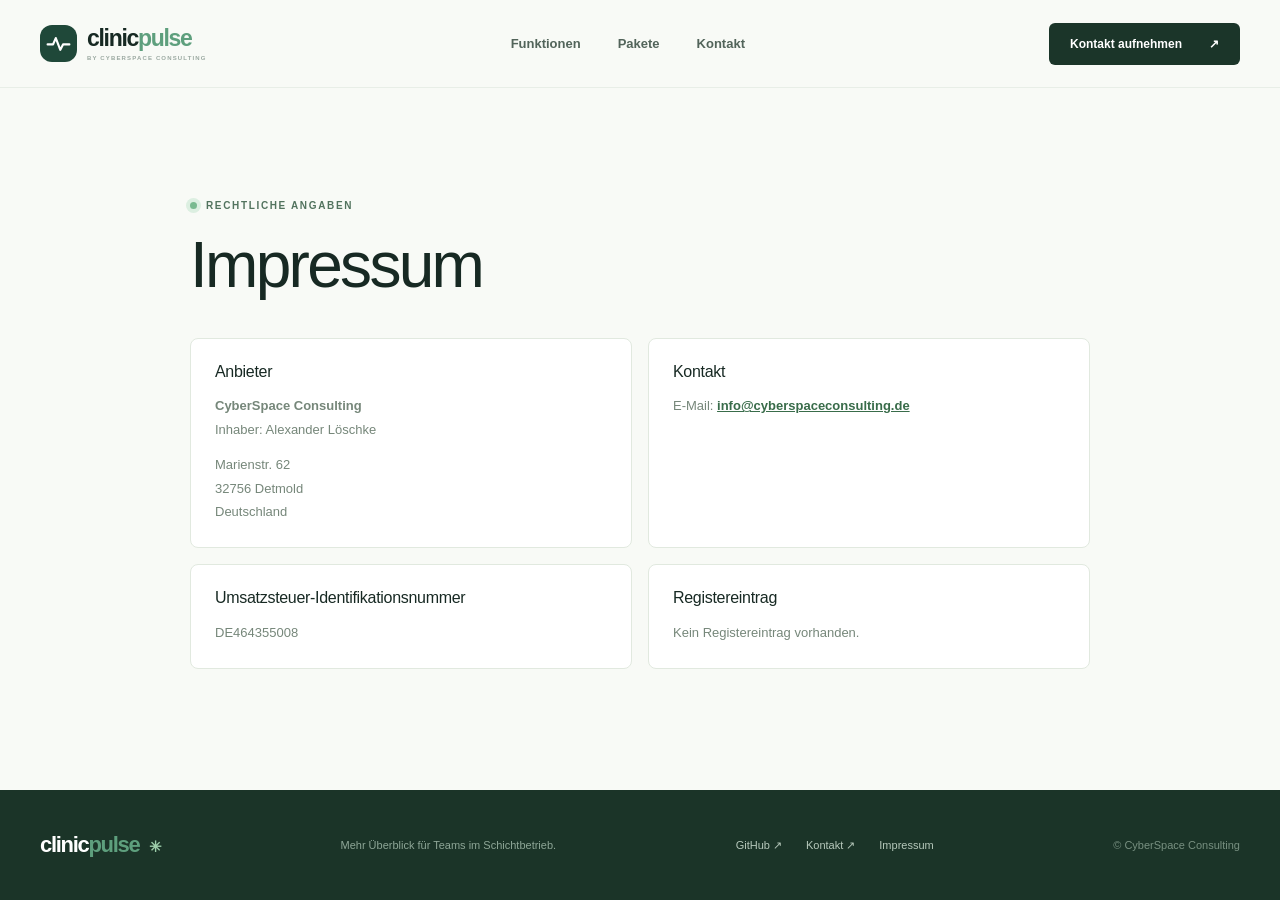
==== impressum.html @ b2505c11 "Sort packages and add imprint Co-authored-by: Copilot <223556219+Copilot@users.noreply.github.com>" ====
<!doctype html>
<html lang="de">
<head>
  <meta charset="utf-8">
  <meta name="viewport" content="width=device-width, initial-scale=1">
  <meta name="description" content="Impressum und Anbieterangaben von ClinicPulse und CyberSpace Consulting.">
  <meta name="theme-color" content="#f6f7f3">
  <title>Impressum – ClinicPulse</title>
  <link rel="stylesheet" href="styles.css">
</head>
<body>
  <header class="site-header">
    <div class="container header-inner">
      <a class="brand" href="index.html#start" aria-label="ClinicPulse – zur Startseite">
        <span class="brand-mark" aria-hidden="true"><svg viewBox="0 0 32 32" fill="none"><path d="M4 17h6l3-7 5 13 3-6h7" stroke="currentColor" stroke-width="2.4" stroke-linecap="round" stroke-linejoin="round"/></svg></span>
        <span>clinic<span class="brand-accent">pulse</span><small>BY CYBERSPACE CONSULTING</small></span>
      </a>
      <nav aria-label="Hauptnavigation">
        <a href="index.html#funktionen">Funktionen</a><a href="index.html#pakete">Pakete</a><a href="index.html#kontakt">Kontakt</a>
      </nav>
      <a class="button button-dark header-cta" href="index.html#kontakt">Kontakt aufnehmen <span aria-hidden="true">↗</span></a>
    </div>
  </header>

  <main>
    <section class="section imprint-section">
      <div class="container imprint-container">
        <div class="eyebrow"><span class="dot"></span> RECHTLICHE ANGABEN</div>
        <h1>Impressum</h1>
        <div class="imprint-grid">
          <section class="imprint-card">
            <h2>Anbieter</h2>
            <p><strong>CyberSpace Consulting</strong><br>Inhaber: Alexander Löschke</p>
            <address>Marienstr. 62<br>32756 Detmold<br>Deutschland</address>
          </section>
          <section class="imprint-card">
            <h2>Kontakt</h2>
            <p>E-Mail: <a href="mailto:info@cyberspaceconsulting.de">info@cyberspaceconsulting.de</a></p>
          </section>
          <section class="imprint-card">
            <h2>Umsatzsteuer-Identifikationsnummer</h2>
            <p>DE464355008</p>
          </section>
          <section class="imprint-card">
            <h2>Registereintrag</h2>
            <p>Kein Registereintrag vorhanden.</p>
          </section>
        </div>
      </div>
    </section>
  </main>

  <footer>
    <div class="container footer-inner">
      <a class="footer-brand" href="index.html#start">clinic<span>pulse</span> <b>✳</b></a>
      <p>Mehr Überblick für Teams im Schichtbetrieb.</p>
      <div><a href="https://github.com/CyberspaceConsulting/ClinicPulse">GitHub ↗</a><a href="index.html#kontakt">Kontakt ↗</a><a href="impressum.html" aria-current="page">Impressum</a></div>
      <small>© CyberSpace Consulting</small>
    </div>
  </footer>
</body>
</html>
---- styles.css ----
:root{--ink:#172923;--muted:#6d7b73;--green:#a1dbbf;--line:#dce4dc;--paper:#f8faf6;--cream:#f1f5ed}
*{box-sizing:border-box}
html{scroll-behavior:smooth;scroll-padding-top:90px}
body{margin:0;color:var(--ink);background:var(--paper);font-family:Arial,Helvetica,sans-serif;-webkit-font-smoothing:antialiased}
a{color:inherit;text-decoration:none}
button,input,textarea{font:inherit}
button,a{touch-action:manipulation}
button{cursor:pointer}
button:focus-visible,a:focus-visible,input:focus-visible,textarea:focus-visible{outline:3px solid #29805b;outline-offset:3px}
.container{width:min(1200px,calc(100% - 80px));margin:auto}
.site-header{height:88px;background:rgba(248,250,246,.96);border-bottom:1px solid #e8eee7}
.header-inner{height:100%;display:flex;align-items:center;justify-content:space-between;gap:24px}
.brand{display:flex;align-items:center;gap:10px;font-weight:800;font-size:23px;letter-spacing:-1.3px;line-height:1}
.brand-mark{display:grid;place-items:center;width:37px;height:37px;border-radius:12px;background:#1f4839;color:white}
.brand-mark svg{width:29px;height:29px}
.brand-accent,.footer-brand span{color:#5e9f7d}
.brand small{display:block;color:#9aa8a0;font-size:6px;letter-spacing:1.15px;margin-top:5px}
nav{display:flex;gap:37px;font-size:13px;font-weight:600;color:#52645a}
nav a:hover,.text-link:hover,.package-footnote a:hover{color:#40835e}
.button{display:inline-flex;align-items:center;justify-content:center;gap:27px;min-height:51px;padding:0 20px;border:1px solid transparent;border-radius:6px;font-size:12px;font-weight:700;transition:background .2s,color .2s}
.button-dark{background:#1b3529;color:white}.button-dark:hover{background:#345b47}.header-cta{min-height:42px}
.hero{overflow:hidden;padding:97px 0 99px}.hero-grid{display:grid;grid-template-columns:1fr 1.06fr;gap:64px;align-items:center}
.eyebrow{display:flex;align-items:center;gap:9px;color:#52735e;font-size:10px;font-weight:800;letter-spacing:1.65px}.dot{display:inline-block;width:7px;height:7px;border-radius:50%;background:#79ba90;box-shadow:0 0 0 4px #dcefe1}
h1,h2,h3,p{margin-top:0}h1,h2{font-weight:500;letter-spacing:-2.7px;line-height:1.08}h1{font-size:clamp(47px,5.3vw,72px);margin:25px 0}h1 em,h2 em{font-family:Georgia,serif;color:#649b7a;font-weight:400}
.hero-copy>p{max-width:480px;color:var(--muted);font-size:16px;line-height:1.85;margin-bottom:29px}.hero-actions{display:flex;align-items:center;gap:25px;flex-wrap:wrap}.text-link{font-size:12px;font-weight:700}.text-link span{margin-left:7px}
.hero-note{margin-top:57px;font-size:11px;color:#7a8a7f;font-weight:600}.note-icon{color:#71ac85;font-size:17px;margin-right:8px}.separator{padding:0 12px;color:#c5d0c7}
.preview-wrap{padding:23px;background:#e6f0e5;border:1px solid #d6e7d8;border-radius:12px;box-shadow:0 28px 65px #4f73521a;transform:rotate(1deg)}
.preview-label{font-size:9px;font-weight:800;letter-spacing:1.4px;color:#6b8c75;margin:1px 0 18px 4px}.preview-label .dot{width:6px;height:6px;margin-right:9px}
.preview{display:flex;min-height:354px;background:#fff;border:1px solid #e1e9e1;border-radius:8px;overflow:hidden;box-shadow:0 10px 24px #4a71501a}.preview-sidebar{width:54px;background:#19372a;color:#83a994;display:flex;align-items:center;flex-direction:column;gap:16px;padding:14px 0}.mini-logo{font-size:22px;color:#bce6c7;margin-bottom:15px}.mini-nav{font-size:16px}.mini-nav.active{background:#496757;color:white;padding:6px;border-radius:4px}.mini-avatar{margin-top:auto;border-radius:50%;background:#b4d7bc;color:#345842;padding:6px;font-size:9px}
.preview-main{flex:1;padding:20px;min-width:0}.preview-top{display:flex;justify-content:space-between;color:#91a096;font-size:8px;font-weight:700;letter-spacing:.5px;border-bottom:1px solid #edf1ec;padding-bottom:15px}.preview-top b{padding:0 6px;color:#d0d9d1}.preview-heading{display:flex;align-items:center;justify-content:space-between;margin:22px 0 18px}.preview-heading small,.preview-stats small{font-size:7px;letter-spacing:1px;color:#91a196;font-weight:700}.preview-heading h2{font-size:21px;letter-spacing:-.7px;font-weight:700;margin:5px 0}.preview-heading p{font-size:9px;color:#a1afa5;margin:0}.preview-btn{font-size:8px;color:#fff;background:#244737;padding:10px;border-radius:4px;white-space:nowrap}
.preview-stats{display:grid;grid-template-columns:repeat(3,1fr);gap:8px}.preview-stats div{padding:11px;background:#f5f8f3;border:1px solid #eef2ed;border-radius:4px}.preview-stats small,.preview-stats strong,.preview-stats span{display:block}.preview-stats strong{font-size:18px;margin:6px 0}.preview-stats span{font-size:8px;color:#93a297}
.calendar{margin-top:19px;border:1px solid #edf1ec;border-radius:4px;padding:12px}.calendar-head{display:flex;justify-content:space-between;font-size:9px;margin-bottom:15px}.calendar-head span{color:#93a297}.weekdays,.calendar-row{display:grid;grid-template-columns:35px repeat(5,1fr);gap:4px;align-items:center}.weekdays{font-size:7px;color:#a8b4aa;text-align:center;margin-bottom:8px}.calendar-row{font-size:7px;color:#89988d;margin-bottom:5px}.calendar-row i{font-style:normal;background:#e3f3e7;color:#659775;min-height:24px;padding:8px 2px;text-align:center;border-radius:3px;white-space:nowrap;overflow:hidden}.calendar-row i:empty{background:#f8faf7}.calendar-row i.peach{background:#f9eee4;color:#c68d64}.preview-foot{display:flex;justify-content:space-between;margin:17px 3px 0;color:#7a9d82;font-size:9px;font-weight:700}
.intro-strip{background:#203b2e;color:#b3cab9}.strip-inner{min-height:100px;display:flex;align-items:center;justify-content:space-between;gap:20px}.strip-inner span{font-size:9px;font-weight:700;letter-spacing:1.4px}.strip-inner p{font-family:Georgia,serif;font-style:italic;font-size:21px;color:#e5eee3;margin:0}
.section{padding:112px 0}.section-heading{display:flex;justify-content:space-between;align-items:end;gap:40px;margin-bottom:47px}.section-heading h2,.contact-section h2{font-size:clamp(38px,4vw,55px);margin:20px 0 0}.section-heading>p{max-width:350px;color:var(--muted);font-size:14px;line-height:1.8;margin:0 0 4px}
.feature-grid{display:grid;grid-template-columns:repeat(4,1fr);gap:14px}.feature-card{min-height:250px;padding:25px 22px;background:#fff;border:1px solid #e4ebe3;border-radius:8px}.feature-icon{display:grid;place-items:center;width:43px;height:43px;border-radius:10px;background:#e6f3e7;color:#4a8a61;font-size:21px;margin-bottom:28px}.peach-icon{background:#f9ece2;color:#ca8e6e}.yellow-icon{background:#f6f1dc;color:#ad9c54}.lilac-icon{background:#eeeaf6;color:#9685b5}.card-index{color:#93a599;font-size:9px;font-weight:800;letter-spacing:1.1px}.feature-card h3{font-size:16px;margin:12px 0}.feature-card p{color:#829086;font-size:12px;line-height:1.75;margin:0}
.area-grid{display:grid;grid-template-columns:repeat(3,minmax(0,1fr));gap:14px}
.area-card{min-width:0;padding:24px;background:#fff;border:1px solid #e4ebe3;border-radius:8px}
.area-card-header{display:flex;align-items:center;justify-content:space-between;gap:12px;min-height:34px}
.area-mark{display:grid;place-items:center;flex:none;width:43px;height:35px;border-radius:8px;background:#e6f3e7;color:#4a8a61;font-size:12px;font-weight:800;letter-spacing:.5px}
.peach-mark{background:#f9ece2;color:#ca8e6e}.lilac-mark{background:#eeeaf6;color:#9685b5}
.area-card h3{font-size:20px;letter-spacing:-.5px;margin:17px 0 9px}
.area-card>p{min-height:60px;color:#829086;font-size:12px;line-height:1.75;margin:0 0 14px}
.area-topics{list-style:none;padding:0;margin:0}
.area-topics li+li{border-top:1px solid #edf1ec}
.area-topics a{display:flex;align-items:center;justify-content:space-between;gap:12px;padding:13px 0}
.area-topics a:hover strong{color:#40835e}
.area-topics strong,.area-topics small{display:block}
.area-topics strong{font-size:12px;line-height:1.4}
.area-topics small{margin-top:3px;color:#829086;font-size:10px;line-height:1.5}
.doc-arrow{flex:none;color:#75a889;font-size:14px}
.docs-footnote{text-align:center;color:#829187;font-size:12px;margin:25px 0 0}
.docs-footnote a{color:#396c4a;font-weight:700}
.alpha-note{display:flex;gap:14px;align-items:start;background:#f0f5eb;border:1px solid #e0eadc;border-radius:7px;padding:18px 20px;margin-top:24px;color:#627567;font-size:12px;line-height:1.65}.alpha-note>span{display:grid;place-items:center;flex:none;width:20px;height:20px;border:1px solid #9db8a2;border-radius:50%;font-weight:700}.alpha-note p{margin:0}.alpha-note a{text-decoration:underline}
.packages-section{background:#edf3eb}.package-groups{display:grid;gap:38px}.package-group-title{font-size:23px;letter-spacing:-.7px;margin:0 0 17px}.package-grid{display:grid;grid-template-columns:repeat(auto-fit,minmax(min(100%,290px),1fr));gap:16px}.package-card{display:flex;flex-direction:column;background:#fff;border:1px solid #dce8dc;border-radius:9px;padding:28px}.package-card h4{font-size:25px;letter-spacing:-.8px;margin:13px 0 20px}.package-price strong{font-size:32px;letter-spacing:-1px}.package-price span,.package-limits,.renewal,.lifetime{font-size:12px;color:#76877a}.package-limits{margin:14px 0 6px}.lifetime{margin:6px 0}.renewal{margin:6px 0 0}.package-divider{height:1px;background:#e9eee8;margin:24px 0}.feature-label{font-size:9px;letter-spacing:1.2px;font-weight:800;color:#8da093}.package-features{list-style:none;padding:0;margin:6px 0 26px;flex:1}.package-features li{display:flex;gap:10px;margin-bottom:14px;font-size:12px;line-height:1.5}.package-features strong,.package-features li div span{display:block}.package-features li div span{color:#829086;margin-top:2px}.check{color:#4b9868;font-weight:700}.button-outline{border-color:#cdded0;color:#294c38;width:100%}.button-outline:hover{background:#edf6ed}.package-status{color:#64786a;line-height:1.7}.package-footnote{text-align:center;color:#829187;font-size:12px;margin:30px 0 0}.package-footnote a{color:#396c4a;font-weight:700}
.contact-grid{display:grid;grid-template-columns:1fr 1fr;gap:100px;align-items:start}.contact-intro{max-width:410px;color:var(--muted);font-size:15px;line-height:1.8;margin:25px 0 32px}.contact-email{display:inline-flex;justify-content:space-between;gap:40px;padding-bottom:10px;border-bottom:1px solid #b5ceba;font-size:15px;font-weight:700}.contact-email span{color:#75a889}.contact-small{color:#a1afa4;font-size:11px;margin-top:19px}
.imprint-section{min-height:calc(100vh - 198px)}.imprint-container{max-width:900px}.imprint-container h1{font-size:clamp(42px,5vw,64px);margin:20px 0 38px}.imprint-grid{display:grid;grid-template-columns:repeat(2,minmax(0,1fr));gap:16px}.imprint-card{padding:24px;background:#fff;border:1px solid #e1e9df;border-radius:8px}.imprint-card h2{font-size:16px;letter-spacing:-.3px;margin:0 0 14px}.imprint-card p,.imprint-card address{color:#76877a;font-size:13px;line-height:1.8;margin:0}.imprint-card address{font-style:normal;margin-top:12px}.imprint-card a{color:#396c4a;font-weight:700;text-decoration:underline}
.contact-form{background:#fff;border:1px solid #e1e9df;border-radius:9px;padding:30px;box-shadow:0 18px 50px #4664450a}.form-header{display:flex;justify-content:space-between;align-items:center;margin-bottom:26px}.form-header h3{font-size:19px;letter-spacing:-.5px;margin:9px 0 0}.form-header>span{font-size:20px;color:#82b396}.form-row{display:grid;grid-template-columns:1fr 1fr;gap:15px}.contact-form label{display:block;font-size:11px;font-weight:700;margin-bottom:17px}.optional{color:#a2b0a5;font-weight:400}.contact-form input,.contact-form textarea{display:block;width:100%;margin-top:8px;padding:12px;border:1px solid #e1e9e0;border-radius:5px;background:#fafcf9;color:var(--ink);font-size:12px;resize:vertical}.contact-form input::placeholder,.contact-form textarea::placeholder{color:#aab8ad}.form-hint{font-size:11px;color:#839388;line-height:1.6}.contact-form button{width:100%;margin-top:5px}
footer{background:#1b3428;color:#b7c9bc}.footer-inner{min-height:110px;display:flex;align-items:center;justify-content:space-between;gap:20px}.footer-brand{font-size:22px;font-weight:800;letter-spacing:-1.3px;color:#fff}.footer-brand b{font-size:15px;margin-left:5px;color:#9dcdaa}.footer-inner p,.footer-inner div,.footer-inner small{font-size:11px}.footer-inner p{margin:0;color:#8ea697}.footer-inner div{display:flex;gap:24px}.footer-inner small{color:#789081}
@media(max-width:900px){.hero-grid{gap:30px}.feature-grid{grid-template-columns:repeat(2,1fr)}.area-grid{grid-template-columns:repeat(2,minmax(0,1fr))}.contact-grid{gap:40px}.preview-wrap{padding:15px}.preview-main{padding:14px}}
@media(max-width:700px){.container{width:min(100% - 36px,520px)}.site-header{height:auto;min-height:74px}.header-inner{flex-wrap:wrap;padding:16px 0;gap:15px}.brand{font-size:20px}nav{order:3;width:100%;justify-content:space-between;gap:12px}.header-cta{min-height:38px;padding:0 12px;gap:8px;font-size:11px}.hero{padding:65px 0}.hero-grid{grid-template-columns:1fr;gap:50px}h1{letter-spacing:-2px}.hero-note{margin-top:35px}.preview-wrap{transform:none}.strip-inner{min-height:105px;flex-wrap:wrap;padding:22px 0}.strip-inner p{width:100%;order:3}.strip-inner span:last-child{margin-left:auto}.section{padding:75px 0}.section-heading{display:block}.section-heading>p{margin-top:20px}.section-heading h2,.contact-section h2{letter-spacing:-1.8px}.area-grid{grid-template-columns:1fr}.area-card>p{min-height:0}.imprint-grid{grid-template-columns:1fr}.contact-grid{grid-template-columns:1fr;gap:35px}.footer-inner{padding:28px 0;flex-wrap:wrap}.footer-inner p{width:100%;order:2}.footer-inner small{order:3}.footer-inner div{margin-left:auto}}
@media(max-width:400px){.feature-grid{grid-template-columns:1fr}.form-row{grid-template-columns:1fr;gap:0}.preview-sidebar{width:40px}.preview-main{padding:10px}.calendar{padding:8px}.preview-stats div{padding:7px}.calendar-row{grid-template-columns:27px repeat(5,1fr)}}
@media(prefers-reduced-motion:reduce){html{scroll-behavior:auto}*{transition:none!important}}
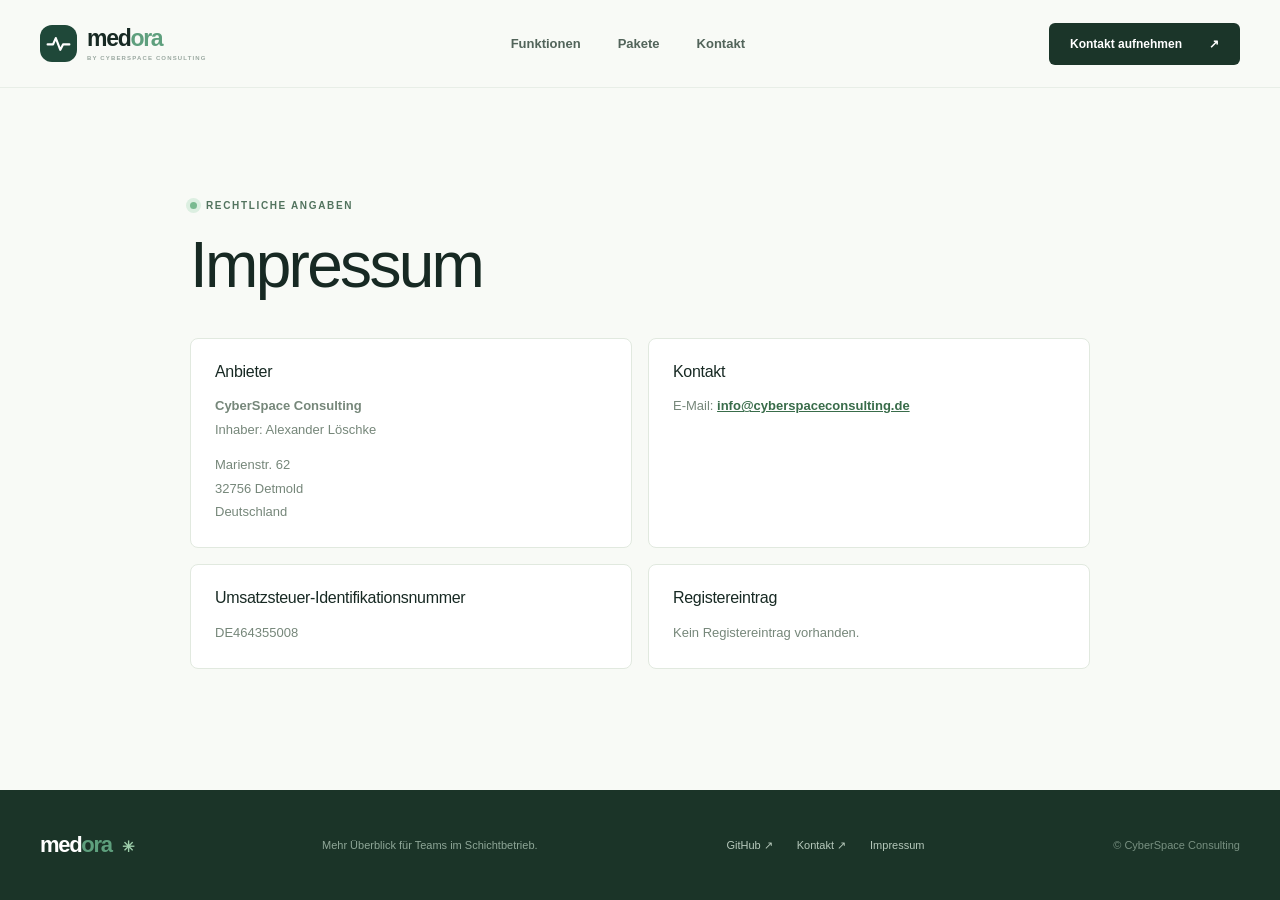
==== commit c123859b: "Rename website brand to Medora Co-authored-by: Copilot <223556219+Copilot@users.noreply.github.com>" ====
--- a/impressum.html
+++ b/impressum.html
@@ -3,17 +3,17 @@
 <head>
   <meta charset="utf-8">
   <meta name="viewport" content="width=device-width, initial-scale=1">
-  <meta name="description" content="Impressum und Anbieterangaben von ClinicPulse und CyberSpace Consulting.">
+  <meta name="description" content="Impressum und Anbieterangaben von Medora und CyberSpace Consulting.">
   <meta name="theme-color" content="#f6f7f3">
-  <title>Impressum – ClinicPulse</title>
+  <title>Impressum – Medora</title>
   <link rel="stylesheet" href="styles.css">
 </head>
 <body>
   <header class="site-header">
     <div class="container header-inner">
-      <a class="brand" href="index.html#start" aria-label="ClinicPulse – zur Startseite">
+      <a class="brand" href="index.html#start" aria-label="Medora – zur Startseite">
         <span class="brand-mark" aria-hidden="true"><svg viewBox="0 0 32 32" fill="none"><path d="M4 17h6l3-7 5 13 3-6h7" stroke="currentColor" stroke-width="2.4" stroke-linecap="round" stroke-linejoin="round"/></svg></span>
-        <span>clinic<span class="brand-accent">pulse</span><small>BY CYBERSPACE CONSULTING</small></span>
+        <span>med<span class="brand-accent">ora</span><small>BY CYBERSPACE CONSULTING</small></span>
       </a>
       <nav aria-label="Hauptnavigation">
         <a href="index.html#funktionen">Funktionen</a><a href="index.html#pakete">Pakete</a><a href="index.html#kontakt">Kontakt</a>
@@ -52,7 +52,7 @@
 
   <footer>
     <div class="container footer-inner">
-      <a class="footer-brand" href="index.html#start">clinic<span>pulse</span> <b>✳</b></a>
+      <a class="footer-brand" href="index.html#start">med<span>ora</span> <b>✳</b></a>
       <p>Mehr Überblick für Teams im Schichtbetrieb.</p>
       <div><a href="https://github.com/CyberspaceConsulting/ClinicPulse">GitHub ↗</a><a href="index.html#kontakt">Kontakt ↗</a><a href="impressum.html" aria-current="page">Impressum</a></div>
       <small>© CyberSpace Consulting</small>
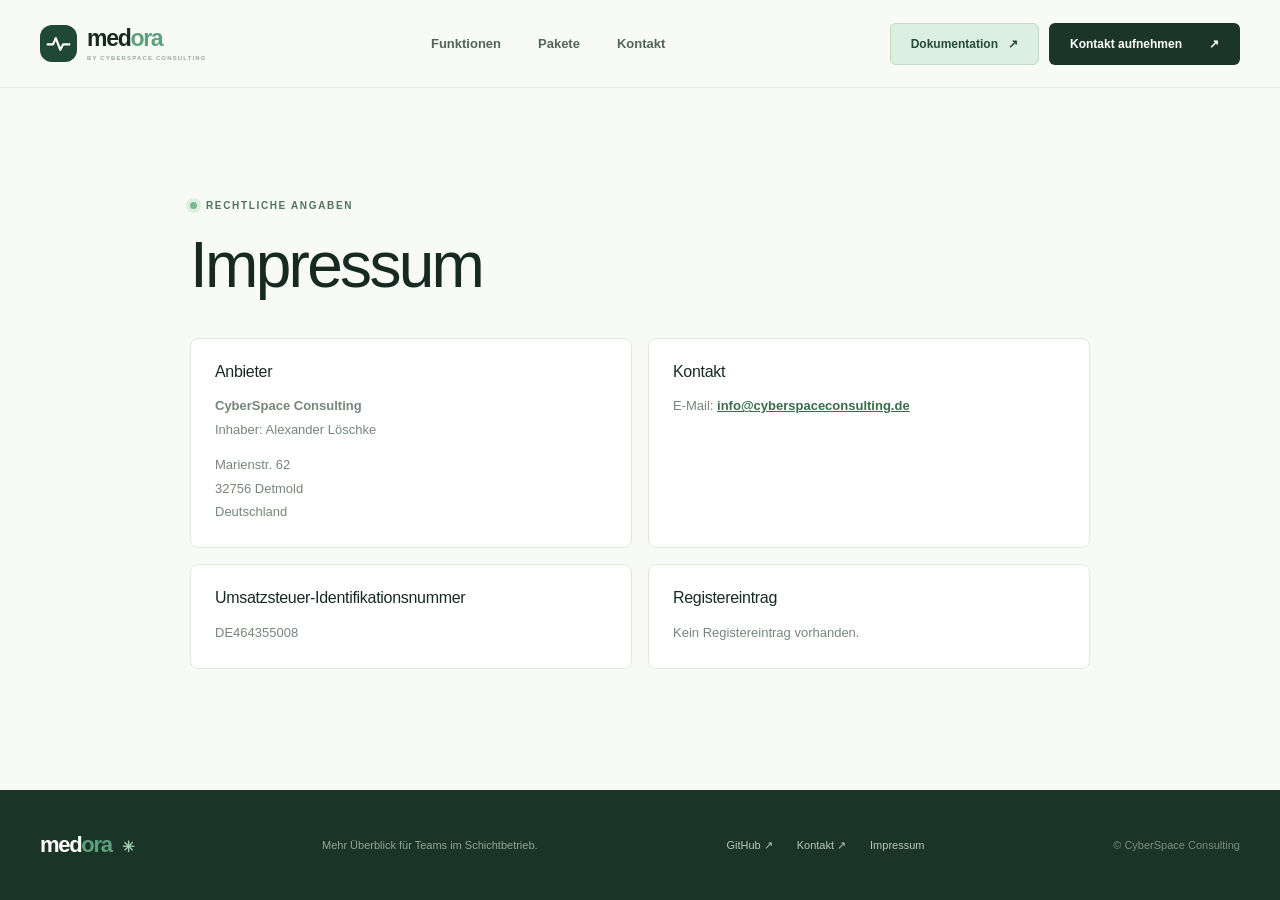
==== commit ce6f4526: "Highlight documentation in website header Co-authored-by: Copilot <223556219+Copilot@users.noreply.g" ====
--- a/impressum.html
+++ b/impressum.html
@@ -18,7 +18,10 @@
       <nav aria-label="Hauptnavigation">
         <a href="index.html#funktionen">Funktionen</a><a href="index.html#pakete">Pakete</a><a href="index.html#kontakt">Kontakt</a>
       </nav>
-      <a class="button button-dark header-cta" href="index.html#kontakt">Kontakt aufnehmen <span aria-hidden="true">↗</span></a>
+      <div class="header-actions">
+        <a class="button header-cta header-docs" href="https://cyberspaceconsulting.github.io/medora-deploy/">Dokumentation <span aria-hidden="true">↗</span></a>
+        <a class="button button-dark header-cta header-contact" href="index.html#kontakt">Kontakt aufnehmen <span aria-hidden="true">↗</span></a>
+      </div>
     </div>
   </header>
 
@@ -54,7 +57,7 @@
     <div class="container footer-inner">
       <a class="footer-brand" href="index.html#start">med<span>ora</span> <b>✳</b></a>
       <p>Mehr Überblick für Teams im Schichtbetrieb.</p>
-      <div><a href="https://github.com/CyberspaceConsulting/ClinicPulse">GitHub ↗</a><a href="index.html#kontakt">Kontakt ↗</a><a href="impressum.html" aria-current="page">Impressum</a></div>
+      <div><a href="https://github.com/CyberspaceConsulting/MEDora">GitHub ↗</a><a href="index.html#kontakt">Kontakt ↗</a><a href="impressum.html" aria-current="page">Impressum</a></div>
       <small>© CyberSpace Consulting</small>
     </div>
   </footer>
--- a/styles.css
+++ b/styles.css
@@ -19,6 +19,7 @@
 nav a:hover,.text-link:hover,.package-footnote a:hover{color:#40835e}
 .button{display:inline-flex;align-items:center;justify-content:center;gap:27px;min-height:51px;padding:0 20px;border:1px solid transparent;border-radius:6px;font-size:12px;font-weight:700;transition:background .2s,color .2s}
 .button-dark{background:#1b3529;color:white}.button-dark:hover{background:#345b47}.header-cta{min-height:42px}
+.header-actions{display:flex;align-items:center;gap:10px}.header-docs{gap:10px;background:#dcefe1;border-color:#bddcc5;color:#244b35}.header-docs:hover{background:#c9e5d1}
 .hero{overflow:hidden;padding:97px 0 99px}.hero-grid{display:grid;grid-template-columns:1fr 1.06fr;gap:64px;align-items:center}
 .eyebrow{display:flex;align-items:center;gap:9px;color:#52735e;font-size:10px;font-weight:800;letter-spacing:1.65px}.dot{display:inline-block;width:7px;height:7px;border-radius:50%;background:#79ba90;box-shadow:0 0 0 4px #dcefe1}
 h1,h2,h3,p{margin-top:0}h1,h2{font-weight:500;letter-spacing:-2.7px;line-height:1.08}h1{font-size:clamp(47px,5.3vw,72px);margin:25px 0}h1 em,h2 em{font-family:Georgia,serif;color:#649b7a;font-weight:400}
@@ -56,7 +57,8 @@
 .imprint-section{min-height:calc(100vh - 198px)}.imprint-container{max-width:900px}.imprint-container h1{font-size:clamp(42px,5vw,64px);margin:20px 0 38px}.imprint-grid{display:grid;grid-template-columns:repeat(2,minmax(0,1fr));gap:16px}.imprint-card{padding:24px;background:#fff;border:1px solid #e1e9df;border-radius:8px}.imprint-card h2{font-size:16px;letter-spacing:-.3px;margin:0 0 14px}.imprint-card p,.imprint-card address{color:#76877a;font-size:13px;line-height:1.8;margin:0}.imprint-card address{font-style:normal;margin-top:12px}.imprint-card a{color:#396c4a;font-weight:700;text-decoration:underline}
 .contact-form{background:#fff;border:1px solid #e1e9df;border-radius:9px;padding:30px;box-shadow:0 18px 50px #4664450a}.form-header{display:flex;justify-content:space-between;align-items:center;margin-bottom:26px}.form-header h3{font-size:19px;letter-spacing:-.5px;margin:9px 0 0}.form-header>span{font-size:20px;color:#82b396}.form-row{display:grid;grid-template-columns:1fr 1fr;gap:15px}.contact-form label{display:block;font-size:11px;font-weight:700;margin-bottom:17px}.optional{color:#a2b0a5;font-weight:400}.contact-form input,.contact-form textarea{display:block;width:100%;margin-top:8px;padding:12px;border:1px solid #e1e9e0;border-radius:5px;background:#fafcf9;color:var(--ink);font-size:12px;resize:vertical}.contact-form input::placeholder,.contact-form textarea::placeholder{color:#aab8ad}.form-hint{font-size:11px;color:#839388;line-height:1.6}.contact-form button{width:100%;margin-top:5px}
 footer{background:#1b3428;color:#b7c9bc}.footer-inner{min-height:110px;display:flex;align-items:center;justify-content:space-between;gap:20px}.footer-brand{font-size:22px;font-weight:800;letter-spacing:-1.3px;color:#fff}.footer-brand b{font-size:15px;margin-left:5px;color:#9dcdaa}.footer-inner p,.footer-inner div,.footer-inner small{font-size:11px}.footer-inner p{margin:0;color:#8ea697}.footer-inner div{display:flex;gap:24px}.footer-inner small{color:#789081}
-@media(max-width:900px){.hero-grid{gap:30px}.feature-grid{grid-template-columns:repeat(2,1fr)}.area-grid{grid-template-columns:repeat(2,minmax(0,1fr))}.contact-grid{gap:40px}.preview-wrap{padding:15px}.preview-main{padding:14px}}
+@media(max-width:900px){.site-header{height:auto;min-height:74px}.header-inner{flex-wrap:wrap;padding:16px 0;gap:15px}nav{order:3;width:100%;justify-content:space-between;gap:12px}.hero-grid{gap:30px}.feature-grid{grid-template-columns:repeat(2,1fr)}.area-grid{grid-template-columns:repeat(2,minmax(0,1fr))}.contact-grid{gap:40px}.preview-wrap{padding:15px}.preview-main{padding:14px}}
 @media(max-width:700px){.container{width:min(100% - 36px,520px)}.site-header{height:auto;min-height:74px}.header-inner{flex-wrap:wrap;padding:16px 0;gap:15px}.brand{font-size:20px}nav{order:3;width:100%;justify-content:space-between;gap:12px}.header-cta{min-height:38px;padding:0 12px;gap:8px;font-size:11px}.hero{padding:65px 0}.hero-grid{grid-template-columns:1fr;gap:50px}h1{letter-spacing:-2px}.hero-note{margin-top:35px}.preview-wrap{transform:none}.strip-inner{min-height:105px;flex-wrap:wrap;padding:22px 0}.strip-inner p{width:100%;order:3}.strip-inner span:last-child{margin-left:auto}.section{padding:75px 0}.section-heading{display:block}.section-heading>p{margin-top:20px}.section-heading h2,.contact-section h2{letter-spacing:-1.8px}.area-grid{grid-template-columns:1fr}.area-card>p{min-height:0}.imprint-grid{grid-template-columns:1fr}.contact-grid{grid-template-columns:1fr;gap:35px}.footer-inner{padding:28px 0;flex-wrap:wrap}.footer-inner p{width:100%;order:2}.footer-inner small{order:3}.footer-inner div{margin-left:auto}}
+@media(max-width:600px){.header-contact{display:none}}
 @media(max-width:400px){.feature-grid{grid-template-columns:1fr}.form-row{grid-template-columns:1fr;gap:0}.preview-sidebar{width:40px}.preview-main{padding:10px}.calendar{padding:8px}.preview-stats div{padding:7px}.calendar-row{grid-template-columns:27px repeat(5,1fr)}}
 @media(prefers-reduced-motion:reduce){html{scroll-behavior:auto}*{transition:none!important}}
